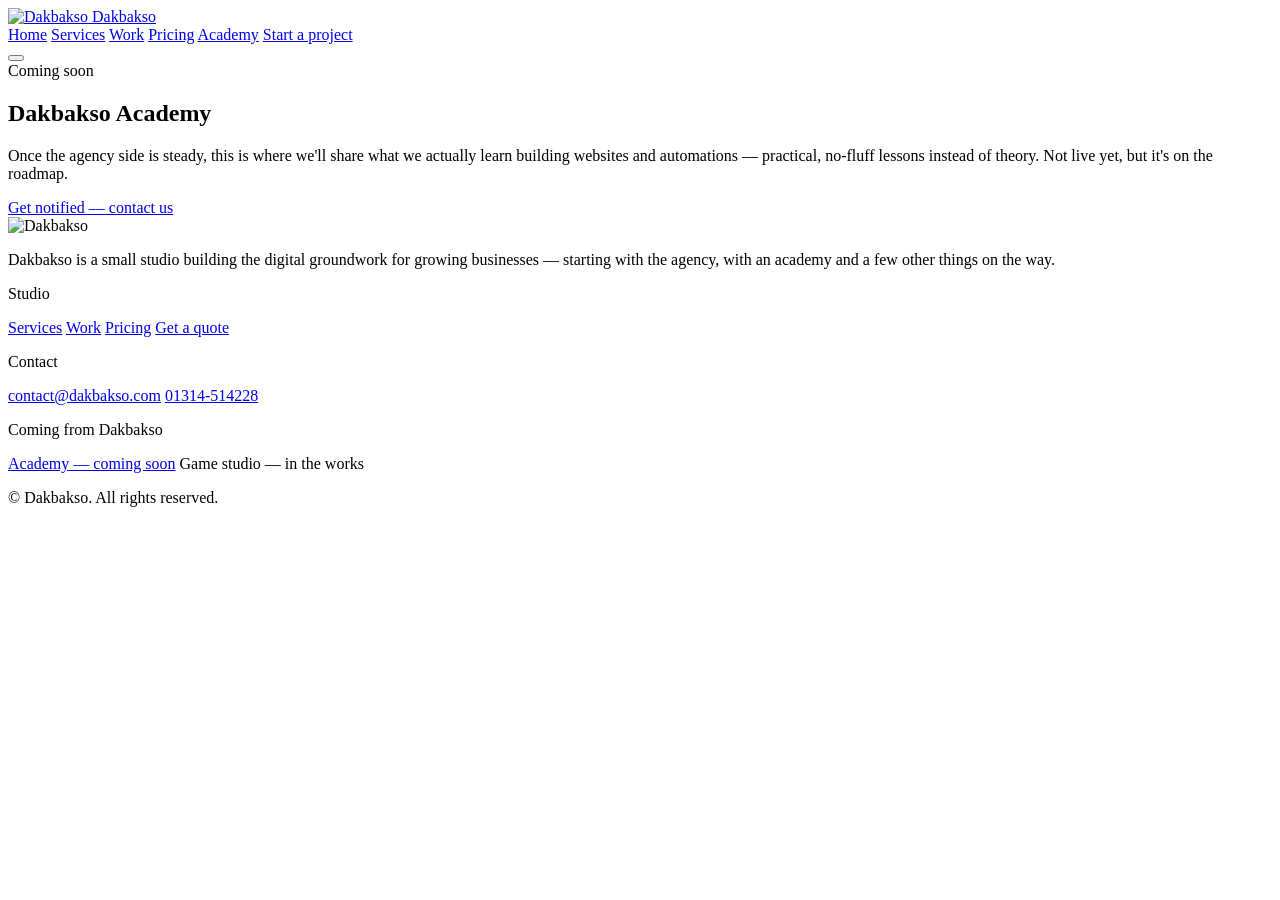
==== academy.html @ 8fd3c2b1 "Add files via upload" ====
<!DOCTYPE html>
<html lang="en">
<head>
<meta charset="UTF-8">
<meta name="viewport" content="width=device-width, initial-scale=1.0">
<title>Dakbakso Academy — Coming Soon</title>
<meta name="description" content="Dakbakso Academy — learning content from the Dakbakso team, coming soon.">
<link rel="icon" href="https://i.ibb.co.com/9m8gVGqJ/2.png">
<link rel="preconnect" href="https://fonts.googleapis.com">
<link rel="preconnect" href="https://fonts.gstatic.com" crossorigin>
<link href="https://fonts.googleapis.com/css2?family=Space+Grotesk:wght@500;600;700&family=IBM+Plex+Sans:wght@400;500;600&display=swap" rel="stylesheet">
<link rel="stylesheet" href="css/style.css">
</head>
<body>

<div class="noise-line" aria-hidden="true"></div>

<header class="site-header">
  <div class="wrap header-row">
    <a href="index.html" class="brand">
      <img src="https://i.ibb.co.com/9m8gVGqJ/2.png" alt="Dakbakso" class="brand-mark">
      <span class="brand-name">Dakbakso</span>
    </a>
    <nav class="main-nav" id="mainNav">
      <a href="index.html">Home</a>
      <a href="services.html">Services</a>
      <a href="work.html">Work</a>
      <a href="pricing.html">Pricing</a>
      <a href="academy.html">Academy</a>
      <a href="contact.html" class="nav-cta">Start a project</a>
    </nav>
    <button class="nav-toggle" id="navToggle" aria-label="Open menu" aria-expanded="false">
      <span></span><span></span><span></span>
    </button>
  </div>
</header>

<main>
  <section class="coming-soon">
    <div class="wrap reveal">
      <span class="coming-soon-badge">Coming soon</span>
      <h1>Dakbakso Academy</h1>
      <p>Once the agency side is steady, this is where we'll share what we actually learn building websites and automations — practical, no-fluff lessons instead of theory. Not live yet, but it's on the roadmap.</p>
      <a href="contact.html" class="btn btn-primary">Get notified — contact us</a>
    </div>
  </section>
</main>

<footer class="site-footer">
  <div class="wrap footer-grid">
    <div class="footer-brand">
      <img src="https://i.ibb.co.com/4RZMKND4/1.png" alt="Dakbakso" class="footer-mark">
      <p>Dakbakso is a small studio building the digital groundwork for growing businesses — starting with the agency, with an academy and a few other things on the way.</p>
    </div>
    <div class="footer-col">
      <p class="footer-heading">Studio</p>
      <a href="services.html">Services</a>
      <a href="work.html">Work</a>
      <a href="pricing.html">Pricing</a>
      <a href="contact.html">Get a quote</a>
    </div>
    <div class="footer-col">
      <p class="footer-heading">Contact</p>
      <a href="mailto:contact@dakbakso.com">contact@dakbakso.com</a>
      <a href="https://wa.me/8801314514228" target="_blank" rel="noopener">01314-514228</a>
    </div>
    <div class="footer-col">
      <p class="footer-heading">Coming from Dakbakso</p>
      <a href="academy.html">Academy — coming soon</a>
      <span class="footer-muted">Game studio — in the works</span>
    </div>
  </div>
  <div class="wrap footer-bottom">
    <p>© <span id="year"></span> Dakbakso. All rights reserved.</p>
  </div>
</footer>

<script src="js/script.js"></script>
</body>
</html>
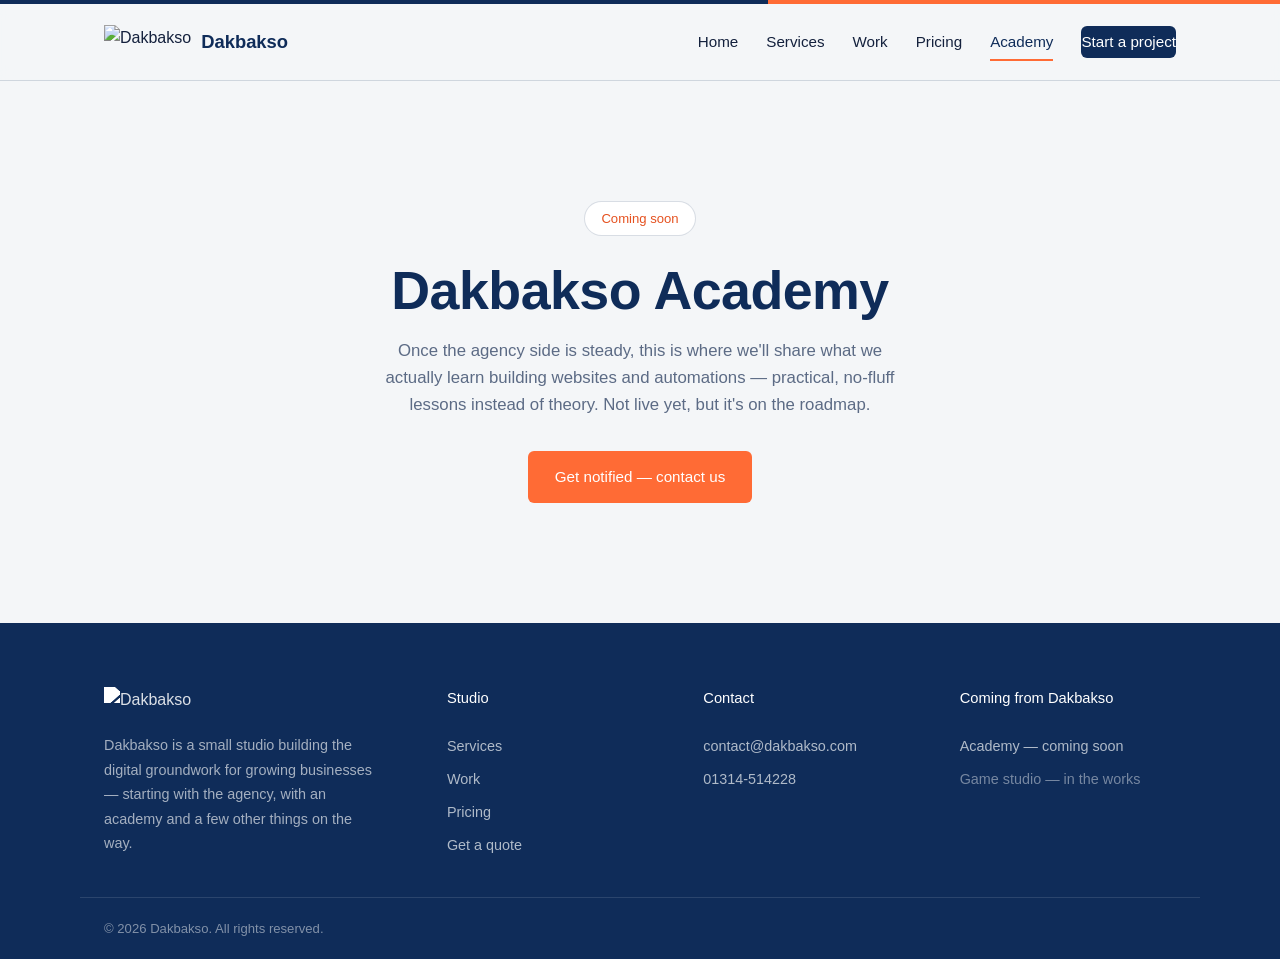
==== commit 9f80f9cf: "Add files via upload" ====
--- a/academy.html
+++ b/academy.html
@@ -9,7 +9,7 @@
 <link rel="preconnect" href="https://fonts.googleapis.com">
 <link rel="preconnect" href="https://fonts.gstatic.com" crossorigin>
 <link href="https://fonts.googleapis.com/css2?family=Space+Grotesk:wght@500;600;700&family=IBM+Plex+Sans:wght@400;500;600&display=swap" rel="stylesheet">
-<link rel="stylesheet" href="css/style.css">
+<link rel="stylesheet" href="style.css">
 </head>
 <body>
 
@@ -75,6 +75,6 @@
   </div>
 </footer>
 
-<script src="js/script.js"></script>
+<script src="script.js"></script>
 </body>
 </html>
--- a/style.css
+++ b/style.css
@@ -0,0 +1,261 @@
+/* ---------- tokens ---------- */
+:root{
+  --navy:#0F2C59;
+  --navy-deep:#081B3D;
+  --bg:#F4F6F8;
+  --white:#FFFFFF;
+  --orange:#FF6B35;
+  --orange-deep:#E5511F;
+  --text:#14213D;
+  --text-muted:#5C6B85;
+  --border:rgba(15,44,89,0.16);
+  --radius:10px;
+  --font-head:'Space Grotesk',sans-serif;
+  --font-body:'IBM Plex Sans',sans-serif;
+}
+
+*{box-sizing:border-box;}
+html{scroll-behavior:smooth;}
+body{
+  margin:0;
+  background:var(--bg);
+  color:var(--text);
+  font-family:var(--font-body);
+  line-height:1.6;
+  -webkit-font-smoothing:antialiased;
+  overflow-x:hidden;
+}
+img{max-width:100%;display:block;}
+a{color:inherit;text-decoration:none;}
+ul{margin:0;padding:0;list-style:none;}
+
+.wrap{width:100%;max-width:1120px;margin:0 auto;padding:0 24px;}
+
+h1,h2,h3{font-family:var(--font-head);font-weight:600;color:var(--navy);margin:0;}
+h1{font-size:clamp(2.1rem,4.2vw,3.4rem);line-height:1.12;letter-spacing:-0.01em;}
+h2{font-size:clamp(1.6rem,2.8vw,2.2rem);line-height:1.2;}
+p{margin:0;}
+
+.noise-line{height:4px;width:100%;background:linear-gradient(90deg,var(--navy) 0%,var(--navy) 60%,var(--orange) 60%,var(--orange) 100%);}
+
+/* ---------- reveal on scroll ---------- */
+.reveal{opacity:0;transform:translateY(22px);transition:opacity .7s ease,transform .7s ease;}
+.reveal.visible{opacity:1;transform:translateY(0);}
+.reveal-stagger.visible .stagger-item{opacity:1;transform:translateY(0);}
+.stagger-item{opacity:0;transform:translateY(16px);transition:opacity .6s ease,transform .6s ease;}
+.stagger-item:nth-child(1){transition-delay:.05s;}
+.stagger-item:nth-child(2){transition-delay:.12s;}
+.stagger-item:nth-child(3){transition-delay:.19s;}
+.stagger-item:nth-child(4){transition-delay:.26s;}
+.stagger-item:nth-child(5){transition-delay:.33s;}
+.stagger-item:nth-child(6){transition-delay:.4s;}
+
+@media (prefers-reduced-motion:reduce){
+  .reveal,.stagger-item{opacity:1!important;transform:none!important;transition:none!important;}
+}
+
+/* ---------- buttons ---------- */
+.btn{
+  display:inline-flex;align-items:center;justify-content:center;gap:8px;
+  padding:13px 26px;border-radius:6px;
+  font-family:var(--font-body);font-weight:500;font-size:0.95rem;
+  border:1.5px solid transparent;cursor:pointer;
+  transition:transform .15s ease, background .15s ease, border-color .15s ease, box-shadow .15s ease;
+}
+.btn:active{transform:scale(0.97);}
+.btn-primary{background:var(--orange);color:var(--white);}
+.btn-primary:hover{background:var(--orange-deep);box-shadow:0 6px 18px rgba(255,107,53,0.35);}
+.btn-ghost{border-color:var(--navy);color:var(--navy);}
+.btn-ghost:hover{background:var(--navy);color:var(--white);}
+.btn-outline{border-color:var(--border);color:var(--navy);width:100%;margin-top:22px;}
+.btn-outline:hover{border-color:var(--navy);background:var(--bg);}
+.btn-full{width:100%;}
+
+/* ---------- header ---------- */
+.site-header{position:sticky;top:0;z-index:50;background:rgba(244,246,248,0.92);backdrop-filter:blur(8px);border-bottom:1px solid var(--border);}
+.header-row{display:flex;align-items:center;justify-content:space-between;height:76px;}
+.brand{display:flex;align-items:center;gap:10px;}
+.brand-mark{height:34px;width:auto;}
+.brand-name{font-family:var(--font-head);font-weight:600;font-size:1.15rem;color:var(--navy);}
+.main-nav{display:flex;align-items:center;gap:28px;}
+.main-nav a{font-size:0.95rem;color:var(--text);position:relative;padding:4px 0;}
+.main-nav a:hover{color:var(--navy);}
+.main-nav a.active{color:var(--navy);font-weight:500;}
+.main-nav a.active::after{content:"";position:absolute;left:0;right:0;bottom:-3px;height:2px;background:var(--orange);}
+.nav-cta{background:var(--navy);color:var(--white)!important;padding:9px 18px;border-radius:6px;}
+.nav-cta:hover{background:var(--navy-deep);}
+.nav-cta.active::after{display:none;}
+.nav-toggle{display:none;flex-direction:column;gap:5px;background:none;border:none;cursor:pointer;padding:6px;}
+.nav-toggle span{width:22px;height:2px;background:var(--navy);display:block;}
+
+/* ---------- ticker ---------- */
+.ticker{background:var(--navy);overflow:hidden;padding:11px 0;}
+.ticker-track{display:flex;white-space:nowrap;animation:ticker 26s linear infinite;width:max-content;}
+.ticker-track span{color:rgba(244,246,248,0.82);font-size:0.85rem;font-family:var(--font-head);letter-spacing:0.02em;padding:0 22px;position:relative;}
+.ticker-track span::after{content:"•";position:absolute;right:-2px;color:var(--orange);}
+@keyframes ticker{from{transform:translateX(0);}to{transform:translateX(-50%);}}
+@media (prefers-reduced-motion:reduce){.ticker-track{animation:none;}}
+
+/* ---------- hero (home) ---------- */
+.hero{padding:76px 0 60px;}
+.hero-grid{display:grid;grid-template-columns:1.1fr 0.9fr;gap:56px;align-items:center;}
+.eyebrow-plain{color:var(--orange-deep);font-size:0.9rem;font-weight:500;margin-bottom:14px;}
+.hero-copy h1{margin-bottom:20px;}
+.hero-sub{color:var(--text-muted);font-size:1.05rem;max-width:46ch;margin-bottom:32px;}
+.hero-actions{display:flex;gap:14px;flex-wrap:wrap;}
+.hero-visual{display:flex;justify-content:center;}
+.hero-svg{width:100%;max-width:380px;height:auto;animation:float 6s ease-in-out infinite;}
+@keyframes float{0%,100%{transform:translateY(0);}50%{transform:translateY(-14px);}}
+@media (prefers-reduced-motion:reduce){.hero-svg{animation:none;}}
+
+/* ---------- page hero (inner pages) ---------- */
+.page-hero{background:var(--navy);padding:64px 0 56px;}
+.page-hero .eyebrow-plain{color:var(--orange);}
+.page-hero h1{color:var(--white);}
+.page-hero p{color:rgba(244,246,248,0.7);max-width:60ch;margin-top:14px;font-size:1.05rem;}
+
+/* ---------- section shell ---------- */
+section{padding:88px 0;}
+.section-head{max-width:56ch;margin-bottom:44px;}
+.section-head h2{margin-bottom:10px;}
+.section-head p{color:var(--text-muted);font-size:1.02rem;}
+.section-foot{margin-top:40px;}
+
+/* ---------- process ---------- */
+.process{background:var(--white);border-top:1px solid var(--border);border-bottom:1px solid var(--border);}
+.process-grid{display:grid;grid-template-columns:repeat(auto-fit,minmax(220px,1fr));gap:0;position:relative;}
+.process-step{padding:0 20px 0 0;position:relative;}
+.process-num{font-family:var(--font-head);font-size:2.2rem;font-weight:700;color:var(--orange);opacity:0.9;margin-bottom:14px;}
+.process-step h3{font-size:1.05rem;margin-bottom:8px;}
+.process-step p{color:var(--text-muted);font-size:0.92rem;}
+.process-step:not(:last-child)::after{
+  content:"";position:absolute;top:20px;right:0;width:40%;height:1px;
+  background:repeating-linear-gradient(90deg,var(--border) 0 6px,transparent 6px 12px);
+  display:none;
+}
+@media (min-width:860px){.process-step:not(:last-child)::after{display:block;}}
+
+/* ---------- services ---------- */
+.services{background:var(--bg);}
+.service-grid{display:grid;grid-template-columns:repeat(auto-fit,minmax(280px,1fr));gap:1px;background:var(--border);border:1px solid var(--border);}
+.service-card{background:var(--white);padding:32px 28px;cursor:pointer;transition:background .2s ease;}
+.service-card:hover{background:#FAFBFC;}
+.service-icon{width:32px;height:32px;color:var(--navy);margin-bottom:20px;transition:transform .25s ease,color .25s ease;}
+.service-icon svg{width:100%;height:100%;}
+.service-card:hover .service-icon{color:var(--orange);transform:translateY(-3px);}
+.service-card h3{font-family:var(--font-head);font-size:1.1rem;font-weight:600;color:var(--navy);margin-bottom:8px;}
+.service-card p{color:var(--text-muted);font-size:0.92rem;margin-bottom:16px;}
+.service-toggle{font-size:0.86rem;color:var(--orange-deep);font-weight:500;display:inline-flex;align-items:center;gap:6px;}
+.service-toggle svg{width:12px;height:12px;transition:transform .25s ease;}
+.service-card.open .service-toggle svg{transform:rotate(180deg);}
+.service-list{list-style:none;margin:0;padding-top:0;border-top:0 solid var(--border);max-height:0;overflow:hidden;transition:max-height .35s ease,padding-top .35s ease,border-top-width .35s ease;}
+.service-card.open .service-list{max-height:600px;padding-top:16px;border-top:1px solid var(--border);margin-top:16px;}
+.service-list li{font-size:0.88rem;color:var(--text);padding:6px 0;border-bottom:1px dotted var(--border);}
+.service-list li:last-child{border-bottom:none;}
+
+/* ---------- portfolio ---------- */
+.portfolio-grid{display:grid;grid-template-columns:repeat(auto-fit,minmax(280px,1fr));gap:24px;}
+.portfolio-loading{color:var(--text-muted);font-size:0.95rem;}
+.portfolio-card{border:1px solid var(--border);border-radius:var(--radius);overflow:hidden;background:var(--white);transition:transform .25s ease,box-shadow .25s ease;}
+.portfolio-card:hover{transform:translateY(-5px);box-shadow:0 14px 30px rgba(15,44,89,0.12);}
+.portfolio-thumb-wrap{position:relative;overflow:hidden;height:190px;background:var(--navy);}
+.portfolio-thumb{height:100%;width:100%;object-fit:cover;transition:transform .4s ease;}
+.portfolio-card:hover .portfolio-thumb{transform:scale(1.06);}
+.portfolio-overlay{
+  position:absolute;inset:0;background:rgba(15,44,89,0.78);
+  display:flex;align-items:center;justify-content:center;
+  opacity:0;transition:opacity .25s ease;
+}
+.portfolio-card:hover .portfolio-overlay{opacity:1;}
+.portfolio-overlay span{color:var(--white);font-weight:500;font-size:0.92rem;border-bottom:1px solid var(--orange);padding-bottom:2px;}
+.portfolio-body{padding:20px 22px;}
+.portfolio-body h3{font-family:var(--font-head);font-size:1.02rem;color:var(--navy);margin-bottom:4px;}
+.portfolio-tag{font-size:0.8rem;color:var(--orange-deep);margin-bottom:8px;display:block;}
+.portfolio-body p{font-size:0.9rem;color:var(--text-muted);}
+.portfolio-empty{border:1.5px dashed var(--border);border-radius:var(--radius);display:flex;align-items:center;justify-content:center;min-height:190px;color:var(--text-muted);font-size:0.92rem;text-align:center;padding:20px;}
+
+/* ---------- pricing ---------- */
+.pricing{background:var(--navy-deep);}
+.pricing .section-head h2,.pricing .section-head p{color:var(--white);}
+.pricing .section-head p{opacity:0.7;}
+.pricing-grid{display:grid;grid-template-columns:repeat(auto-fit,minmax(240px,1fr));gap:20px;}
+.price-card{background:var(--white);border-radius:var(--radius);padding:28px 24px;border:1px solid transparent;position:relative;transition:transform .25s ease;}
+.price-card:hover{transform:translateY(-4px);}
+.price-card-featured{border:2px solid var(--orange);}
+.price-badge{position:absolute;top:-13px;left:24px;background:var(--orange);color:var(--white);font-size:0.75rem;font-weight:500;padding:4px 12px;border-radius:5px;}
+.price-name{font-family:var(--font-head);font-weight:600;color:var(--navy);font-size:1.05rem;margin-bottom:10px;}
+.price-value{font-family:var(--font-head);font-size:1.6rem;font-weight:600;color:var(--navy);}
+.price-value span{font-size:1rem;font-weight:400;color:var(--text-muted);}
+.price-value-usd{font-size:0.82rem;color:var(--text-muted);margin-top:4px;margin-bottom:18px;}
+.price-features li{font-size:0.9rem;color:var(--text);padding:7px 0;border-bottom:1px solid var(--border);}
+.price-features li:last-child{border-bottom:none;}
+.payment-note{margin-top:44px;border-top:1px solid rgba(255,255,255,0.15);padding-top:32px;}
+.payment-note-title{color:var(--white);font-weight:500;margin-bottom:14px;}
+.payment-badges{display:flex;gap:10px;flex-wrap:wrap;margin-bottom:14px;}
+.pay-badge{background:rgba(255,255,255,0.08);color:var(--white);font-size:0.85rem;padding:7px 14px;border-radius:5px;border:1px solid rgba(255,255,255,0.18);}
+.payment-note-sub{color:rgba(255,255,255,0.65);font-size:0.88rem;max-width:60ch;}
+
+/* ---------- order form ---------- */
+.order{background:var(--bg);}
+.order-grid{display:grid;grid-template-columns:0.8fr 1.2fr;gap:56px;}
+.order-copy h2{margin-bottom:14px;}
+.order-copy p{color:var(--text-muted);margin-bottom:24px;}
+.order-contact{display:flex;flex-direction:column;gap:8px;margin-bottom:28px;}
+.order-contact a{color:var(--navy);font-weight:500;font-size:0.95rem;}
+.order-contact a:hover{color:var(--orange-deep);}
+.order-badges{display:flex;gap:10px;flex-wrap:wrap;}
+.order-badges span{font-size:0.82rem;color:var(--text-muted);border:1px solid var(--border);padding:6px 12px;border-radius:5px;}
+.order-form{background:var(--white);border:1px solid var(--border);border-radius:var(--radius);padding:32px;}
+.form-row{margin-bottom:18px;}
+.form-row-split{display:grid;grid-template-columns:1fr 1fr;gap:16px;margin-bottom:18px;}
+.form-row-split .form-row{margin-bottom:0;}
+label{display:block;font-size:0.85rem;color:var(--text-muted);margin-bottom:6px;}
+input,select,textarea{width:100%;padding:11px 13px;border:1px solid var(--border);border-radius:6px;font-family:var(--font-body);font-size:0.95rem;background:var(--bg);color:var(--text);}
+input:focus,select:focus,textarea:focus{outline:none;border-color:var(--navy);}
+textarea{resize:vertical;}
+.form-status{margin-top:14px;font-size:0.9rem;min-height:1.2em;}
+.form-status.success{color:#1D7A4C;}
+.form-status.error{color:#B4302B;}
+
+/* ---------- academy coming soon ---------- */
+.coming-soon{padding:120px 0;text-align:center;}
+.coming-soon-badge{display:inline-block;background:var(--white);border:1px solid var(--border);color:var(--orange-deep);font-size:0.82rem;font-weight:500;padding:6px 16px;border-radius:20px;margin-bottom:24px;}
+.coming-soon h1{margin-bottom:18px;}
+.coming-soon p{color:var(--text-muted);font-size:1.05rem;max-width:56ch;margin:0 auto 32px;}
+
+/* ---------- CTA band ---------- */
+.cta-band{background:var(--navy);text-align:center;}
+.cta-band h2{color:var(--white);margin-bottom:16px;}
+.cta-band p{color:rgba(244,246,248,0.7);max-width:52ch;margin:0 auto 28px;}
+
+/* ---------- footer ---------- */
+.site-footer{background:var(--navy);color:rgba(244,246,248,0.85);padding-top:64px;}
+.footer-grid{display:grid;grid-template-columns:1.4fr 1fr 1fr 1fr;gap:40px;padding-bottom:40px;}
+.footer-mark{height:30px;filter:brightness(0) invert(1);margin-bottom:16px;}
+.footer-brand p{font-size:0.9rem;line-height:1.7;color:rgba(244,246,248,0.65);max-width:34ch;}
+.footer-heading{font-weight:500;color:var(--white);margin-bottom:14px;font-size:0.92rem;}
+.footer-col{display:flex;flex-direction:column;gap:10px;}
+.footer-col a{font-size:0.9rem;color:rgba(244,246,248,0.7);}
+.footer-col a:hover{color:var(--orange);}
+.footer-muted{font-size:0.9rem;color:rgba(244,246,248,0.45);}
+.footer-bottom{border-top:1px solid rgba(244,246,248,0.12);padding:20px 24px;font-size:0.82rem;color:rgba(244,246,248,0.5);}
+
+/* ---------- responsive ---------- */
+@media (max-width:860px){
+  .hero-grid{grid-template-columns:1fr;}
+  .hero-visual{order:-1;max-width:280px;margin:0 auto;}
+  .order-grid{grid-template-columns:1fr;}
+  .footer-grid{grid-template-columns:1fr 1fr;}
+  .process-grid{grid-template-columns:1fr 1fr;gap:32px;}
+}
+@media (max-width:720px){
+  .main-nav{position:absolute;top:76px;left:0;right:0;background:var(--white);flex-direction:column;align-items:stretch;padding:16px 24px 24px;border-bottom:1px solid var(--border);gap:16px;display:none;}
+  .main-nav.open{display:flex;}
+  .nav-cta{text-align:center;}
+  .nav-toggle{display:flex;}
+  .form-row-split{grid-template-columns:1fr;}
+  .footer-grid{grid-template-columns:1fr;gap:28px;}
+  section{padding:64px 0;}
+  .hero{padding:44px 0 44px;}
+  .process-grid{grid-template-columns:1fr;}
+}
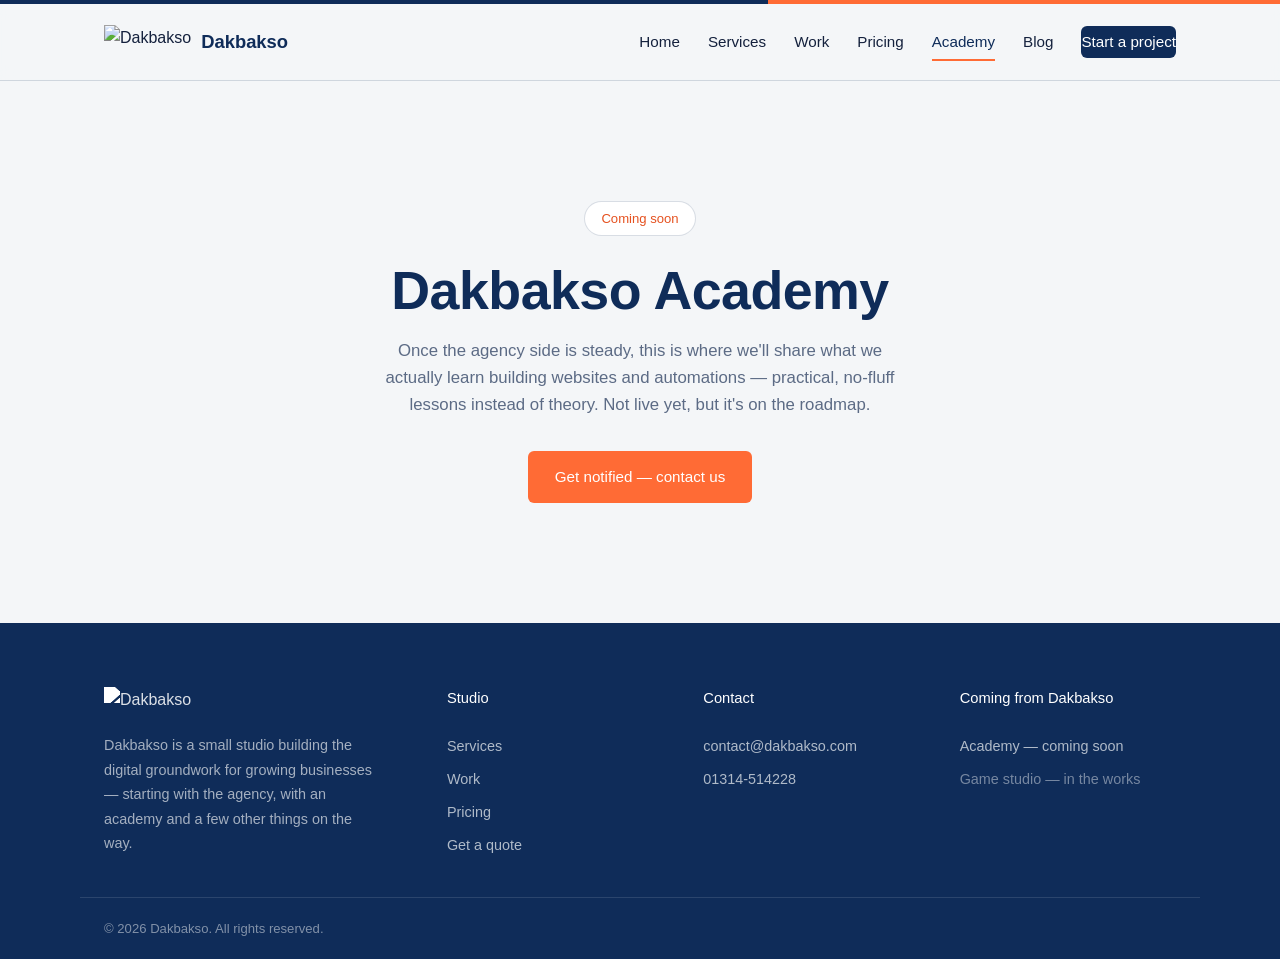
==== commit 43a83306: "Add files via upload" ====
--- a/academy.html
+++ b/academy.html
@@ -5,7 +5,7 @@
 <meta name="viewport" content="width=device-width, initial-scale=1.0">
 <title>Dakbakso Academy — Coming Soon</title>
 <meta name="description" content="Dakbakso Academy — learning content from the Dakbakso team, coming soon.">
-<link rel="icon" href="https://i.ibb.co.com/9m8gVGqJ/2.png">
+<link rel="icon" href="https://i.ibb.co.com/cX2z8VMV/Black-and-White-Modern-Corporate-Letter-D-Logo-1.png">
 <link rel="preconnect" href="https://fonts.googleapis.com">
 <link rel="preconnect" href="https://fonts.gstatic.com" crossorigin>
 <link href="https://fonts.googleapis.com/css2?family=Space+Grotesk:wght@500;600;700&family=IBM+Plex+Sans:wght@400;500;600&display=swap" rel="stylesheet">
@@ -18,7 +18,7 @@
 <header class="site-header">
   <div class="wrap header-row">
     <a href="index.html" class="brand">
-      <img src="https://i.ibb.co.com/9m8gVGqJ/2.png" alt="Dakbakso" class="brand-mark">
+      <img src="https://i.ibb.co.com/cX2z8VMV/Black-and-White-Modern-Corporate-Letter-D-Logo-1.png" alt="Dakbakso" class="brand-mark">
       <span class="brand-name">Dakbakso</span>
     </a>
     <nav class="main-nav" id="mainNav">
@@ -27,6 +27,7 @@
       <a href="work.html">Work</a>
       <a href="pricing.html">Pricing</a>
       <a href="academy.html">Academy</a>
+      <a href="blog.html">Blog</a>
       <a href="contact.html" class="nav-cta">Start a project</a>
     </nav>
     <button class="nav-toggle" id="navToggle" aria-label="Open menu" aria-expanded="false">
@@ -49,7 +50,7 @@
 <footer class="site-footer">
   <div class="wrap footer-grid">
     <div class="footer-brand">
-      <img src="https://i.ibb.co.com/4RZMKND4/1.png" alt="Dakbakso" class="footer-mark">
+      <img src="https://i.ibb.co.com/cX2z8VMV/Black-and-White-Modern-Corporate-Letter-D-Logo-1.png" alt="Dakbakso" class="footer-mark">
       <p>Dakbakso is a small studio building the digital groundwork for growing businesses — starting with the agency, with an academy and a few other things on the way.</p>
     </div>
     <div class="footer-col">
--- a/style.css
+++ b/style.css
@@ -104,12 +104,49 @@
 .hero-sub{color:var(--text-muted);font-size:1.05rem;max-width:46ch;margin-bottom:32px;}
 .hero-actions{display:flex;gap:14px;flex-wrap:wrap;}
 .hero-visual{display:flex;justify-content:center;}
-.hero-svg{width:100%;max-width:380px;height:auto;animation:float 6s ease-in-out infinite;}
-@keyframes float{0%,100%{transform:translateY(0);}50%{transform:translateY(-14px);}}
-@media (prefers-reduced-motion:reduce){.hero-svg{animation:none;}}
+.hero-stack{position:relative;width:100%;max-width:380px;height:380px;perspective:1400px;}
+.hero-stack-inner{position:relative;width:100%;height:100%;transform-style:preserve-3d;transform:rotateY(-16deg) rotateX(8deg);animation:heroFloat 7s ease-in-out infinite;}
+@keyframes heroFloat{0%,100%{transform:rotateY(-16deg) rotateX(8deg) translateY(0);}50%{transform:rotateY(-12deg) rotateX(6deg) translateY(-14px);}}
+.hero-panel{position:absolute;border-radius:14px;box-shadow:0 30px 50px rgba(8,27,61,0.28);}
+.hero-panel-back{
+  width:260px;height:190px;top:10px;left:10px;background:var(--navy);
+  transform:translateZ(-50px);padding:14px;
+}
+.hero-panel-back .dot-row{display:flex;gap:5px;margin-bottom:14px;}
+.hero-panel-back .dot{width:7px;height:7px;border-radius:50%;background:rgba(244,246,248,0.35);}
+.hero-panel-back .fake-line{height:8px;border-radius:4px;background:rgba(244,246,248,0.18);margin-bottom:9px;}
+.hero-panel-back .fake-line:nth-child(2){width:80%;}
+.hero-panel-back .fake-line:nth-child(3){width:55%;}
+.hero-panel-mid{
+  width:200px;height:120px;bottom:20px;left:60px;background:var(--white);
+  transform:translateZ(30px);padding:18px;
+}
+.hero-panel-mid .mid-icon{width:34px;height:34px;border-radius:9px;background:linear-gradient(135deg,var(--orange),var(--orange-deep));display:flex;align-items:center;justify-content:center;margin-bottom:12px;}
+.hero-panel-mid .mid-icon svg{width:18px;height:18px;color:var(--white);}
+.hero-panel-mid .mid-title{font-family:var(--font-head);font-weight:600;color:var(--navy);font-size:0.95rem;}
+.hero-panel-mid .mid-sub{font-size:0.78rem;color:var(--text-muted);margin-top:3px;}
+.hero-panel-front{
+  width:230px;height:130px;top:60px;right:-10px;background:var(--navy-deep);
+  transform:translateZ(70px);padding:16px;font-family:'IBM Plex Mono',monospace;
+}
+.hero-panel-front .code-dots{display:flex;gap:5px;margin-bottom:12px;}
+.hero-panel-front .code-dots span{width:7px;height:7px;border-radius:50%;}
+.hero-panel-front .code-dots span:nth-child(1){background:#FF6B6B;}
+.hero-panel-front .code-dots span:nth-child(2){background:#FFC857;}
+.hero-panel-front .code-dots span:nth-child(3){background:#3DDC97;}
+.hero-panel-front .code-line{height:7px;border-radius:3px;margin-bottom:8px;}
+.hero-panel-front .code-line.c1{width:70%;background:rgba(255,107,53,0.55);}
+.hero-panel-front .code-line.c2{width:88%;background:rgba(244,246,248,0.28);}
+.hero-panel-front .code-line.c3{width:50%;background:rgba(61,220,151,0.5);}
+@media (max-width:860px){.hero-stack{max-width:300px;height:300px;}.hero-panel-back{width:200px;height:150px;}.hero-panel-mid{width:160px;height:100px;left:40px;}.hero-panel-front{width:190px;height:110px;}}
+@media (prefers-reduced-motion:reduce){.hero-stack-inner{animation:none;}}
 
 /* ---------- page hero (inner pages) ---------- */
-.page-hero{background:var(--navy);padding:64px 0 56px;}
+.page-hero{
+  background:var(--navy);padding:64px 0 56px;
+  background-image:radial-gradient(rgba(255,107,53,0.14) 1.5px, transparent 1.5px);
+  background-size:26px 26px;
+}
 .page-hero .eyebrow-plain{color:var(--orange);}
 .page-hero h1{color:var(--white);}
 .page-hero p{color:rgba(244,246,248,0.7);max-width:60ch;margin-top:14px;font-size:1.05rem;}
@@ -137,26 +174,40 @@
 
 /* ---------- services ---------- */
 .services{background:var(--bg);}
-.service-grid{display:grid;grid-template-columns:repeat(auto-fit,minmax(280px,1fr));gap:1px;background:var(--border);border:1px solid var(--border);}
-.service-card{background:var(--white);padding:32px 28px;cursor:pointer;transition:background .2s ease;}
-.service-card:hover{background:#FAFBFC;}
-.service-icon{width:32px;height:32px;color:var(--navy);margin-bottom:20px;transition:transform .25s ease,color .25s ease;}
-.service-icon svg{width:100%;height:100%;}
-.service-card:hover .service-icon{color:var(--orange);transform:translateY(-3px);}
-.service-card h3{font-family:var(--font-head);font-size:1.1rem;font-weight:600;color:var(--navy);margin-bottom:8px;}
-.service-card p{color:var(--text-muted);font-size:0.92rem;margin-bottom:16px;}
-.service-toggle{font-size:0.86rem;color:var(--orange-deep);font-weight:500;display:inline-flex;align-items:center;gap:6px;}
+.service-grid{display:grid;grid-template-columns:repeat(auto-fit,minmax(280px,1fr));gap:22px;perspective:1200px;}
+.service-card{
+  position:relative;background:var(--white);padding:32px 28px;cursor:pointer;overflow:hidden;
+  border-radius:14px;box-shadow:0 1px 2px rgba(15,44,89,0.06),0 12px 28px rgba(15,44,89,0.06);
+  transform-style:preserve-3d;will-change:transform;
+  transition:box-shadow .3s ease,transform .12s ease;
+}
+.service-card::before{content:"";position:absolute;top:0;left:0;right:0;height:4px;background:linear-gradient(90deg,var(--orange),var(--navy));}
+.service-index{position:absolute;top:8px;right:16px;font-family:var(--font-head);font-size:3.4rem;font-weight:700;color:var(--navy);opacity:0.05;line-height:1;pointer-events:none;}
+.service-card:hover{box-shadow:0 20px 40px rgba(15,44,89,0.16);}
+.service-icon{
+  width:52px;height:52px;border-radius:12px;margin-bottom:20px;
+  background:linear-gradient(135deg,var(--orange),var(--orange-deep));
+  display:flex;align-items:center;justify-content:center;
+  box-shadow:0 8px 18px rgba(255,107,53,0.35);
+  transition:transform .3s ease;
+}
+.service-card:hover .service-icon{transform:translateZ(20px) scale(1.06);}
+.service-icon svg{width:26px;height:26px;color:var(--white);stroke-width:1.8;}
+.service-card h3{font-family:var(--font-head);font-size:1.1rem;font-weight:600;color:var(--navy);margin-bottom:8px;position:relative;}
+.service-card p{color:var(--text-muted);font-size:0.92rem;margin-bottom:16px;position:relative;}
+.service-toggle{font-size:0.86rem;color:var(--orange-deep);font-weight:500;display:inline-flex;align-items:center;gap:6px;position:relative;}
 .service-toggle svg{width:12px;height:12px;transition:transform .25s ease;}
 .service-card.open .service-toggle svg{transform:rotate(180deg);}
-.service-list{list-style:none;margin:0;padding-top:0;border-top:0 solid var(--border);max-height:0;overflow:hidden;transition:max-height .35s ease,padding-top .35s ease,border-top-width .35s ease;}
+.service-list{list-style:none;margin:0;padding-top:0;border-top:0 solid var(--border);max-height:0;overflow:hidden;position:relative;transition:max-height .35s ease,padding-top .35s ease,border-top-width .35s ease;}
 .service-card.open .service-list{max-height:600px;padding-top:16px;border-top:1px solid var(--border);margin-top:16px;}
 .service-list li{font-size:0.88rem;color:var(--text);padding:6px 0;border-bottom:1px dotted var(--border);}
 .service-list li:last-child{border-bottom:none;}
+@media (prefers-reduced-motion:reduce){.service-card{transform:none!important;}}
 
 /* ---------- portfolio ---------- */
 .portfolio-grid{display:grid;grid-template-columns:repeat(auto-fit,minmax(280px,1fr));gap:24px;}
 .portfolio-loading{color:var(--text-muted);font-size:0.95rem;}
-.portfolio-card{border:1px solid var(--border);border-radius:var(--radius);overflow:hidden;background:var(--white);transition:transform .25s ease,box-shadow .25s ease;}
+.portfolio-card{display:block;border:1px solid var(--border);border-radius:var(--radius);overflow:hidden;background:var(--white);transition:transform .25s ease,box-shadow .25s ease;}
 .portfolio-card:hover{transform:translateY(-5px);box-shadow:0 14px 30px rgba(15,44,89,0.12);}
 .portfolio-thumb-wrap{position:relative;overflow:hidden;height:190px;background:var(--navy);}
 .portfolio-thumb{height:100%;width:100%;object-fit:cover;transition:transform .4s ease;}
@@ -174,10 +225,50 @@
 .portfolio-body p{font-size:0.9rem;color:var(--text-muted);}
 .portfolio-empty{border:1.5px dashed var(--border);border-radius:var(--radius);display:flex;align-items:center;justify-content:center;min-height:190px;color:var(--text-muted);font-size:0.92rem;text-align:center;padding:20px;}
 
+/* ---------- code window (coding vibe) ---------- */
+.code-section{background:var(--navy-deep);}
+.code-grid{display:grid;grid-template-columns:0.85fr 1.15fr;gap:56px;align-items:center;}
+.code-copy .eyebrow-plain{color:var(--orange);}
+.code-copy h2{color:var(--white);margin:10px 0 16px;}
+.code-copy p{color:rgba(244,246,248,0.68);font-size:1rem;max-width:42ch;}
+.code-window{background:#0B2044;border-radius:12px;overflow:hidden;border:1px solid rgba(255,255,255,0.08);box-shadow:0 30px 60px rgba(0,0,0,0.35);}
+.code-window-bar{display:flex;align-items:center;gap:6px;padding:12px 16px;background:rgba(255,255,255,0.04);}
+.code-window-bar span{width:10px;height:10px;border-radius:50%;}
+.code-window-bar span:nth-child(1){background:#FF6B6B;}
+.code-window-bar span:nth-child(2){background:#FFC857;}
+.code-window-bar span:nth-child(3){background:#3DDC97;}
+.code-window-body{padding:24px 26px;font-family:'IBM Plex Mono',monospace;font-size:0.85rem;line-height:1.9;overflow-x:auto;}
+.code-window-body div{white-space:pre;}
+.tok-com{color:rgba(244,246,248,0.35);}
+.tok-key{color:#FF9466;}
+.tok-tag{color:#FF6B35;}
+.tok-str{color:#3DDC97;}
+.tok-attr{color:#6FA8FF;}
+.tok-plain{color:rgba(244,246,248,0.85);}
+
+/* ---------- global reach / map ---------- */
+.map-section{background:var(--white);}
+.map-section .section-head{margin-left:auto;margin-right:auto;text-align:center;}
+.globe-wrap{display:flex;justify-content:center;margin-top:20px;}
+.globe{width:100%;max-width:420px;height:auto;}
+.globe-ring{fill:none;stroke:var(--border);}
+.globe-pin-main circle{fill:var(--orange);}
+.globe-pin-main .pulse{fill:none;stroke:var(--orange);stroke-width:1.5;opacity:0.6;animation:pulseRing 2.4s ease-out infinite;}
+@keyframes pulseRing{0%{r:6;opacity:0.7;}100%{r:26;opacity:0;}}
+.globe-label{font-family:var(--font-body);font-size:11px;fill:var(--text-muted);}
+.globe-label-main{font-family:var(--font-head);font-size:12px;fill:var(--navy);font-weight:600;}
+@media (prefers-reduced-motion:reduce){.globe-pin-main .pulse{animation:none;}}
+
 /* ---------- pricing ---------- */
 .pricing{background:var(--navy-deep);}
 .pricing .section-head h2,.pricing .section-head p{color:var(--white);}
 .pricing .section-head p{opacity:0.7;}
+.currency-toggle{display:inline-flex;background:rgba(255,255,255,0.08);border:1px solid rgba(255,255,255,0.18);border-radius:30px;padding:4px;margin-bottom:36px;}
+.curr-btn{border:none;background:transparent;color:rgba(244,246,248,0.7);font-family:var(--font-body);font-size:0.88rem;font-weight:500;padding:8px 20px;border-radius:24px;cursor:pointer;transition:background .2s ease,color .2s ease;}
+.curr-btn.active{background:var(--orange);color:var(--white);}
+.price-bdt{display:none;}
+.currency-bdt .price-bdt{display:inline;}
+.currency-bdt .price-usd{display:none;}
 .pricing-grid{display:grid;grid-template-columns:repeat(auto-fit,minmax(240px,1fr));gap:20px;}
 .price-card{background:var(--white);border-radius:var(--radius);padding:28px 24px;border:1px solid transparent;position:relative;transition:transform .25s ease;}
 .price-card:hover{transform:translateY(-4px);}
@@ -196,7 +287,13 @@
 .payment-note-sub{color:rgba(255,255,255,0.65);font-size:0.88rem;max-width:60ch;}
 
 /* ---------- order form ---------- */
-.order{background:var(--bg);}
+.order{
+  background:var(--bg);
+  background-image:linear-gradient(var(--border) 1px, transparent 1px),linear-gradient(90deg, var(--border) 1px, transparent 1px);
+  background-size:44px 44px;
+  background-position:center;
+}
+.order .wrap{position:relative;}
 .order-grid{display:grid;grid-template-columns:0.8fr 1.2fr;gap:56px;}
 .order-copy h2{margin-bottom:14px;}
 .order-copy p{color:var(--text-muted);margin-bottom:24px;}
@@ -217,6 +314,12 @@
 .form-status.success{color:#1D7A4C;}
 .form-status.error{color:#B4302B;}
 
+/* ---------- blog post ---------- */
+.post{max-width:720px;margin:0 auto;}
+.post h1{margin:10px 0 8px;}
+.post-date{color:var(--text-muted);font-size:0.88rem;margin-bottom:32px;}
+.post-body p{font-size:1.02rem;line-height:1.85;color:var(--text);margin-bottom:20px;}
+
 /* ---------- academy coming soon ---------- */
 .coming-soon{padding:120px 0;text-align:center;}
 .coming-soon-badge{display:inline-block;background:var(--white);border:1px solid var(--border);color:var(--orange-deep);font-size:0.82rem;font-weight:500;padding:6px 16px;border-radius:20px;margin-bottom:24px;}
@@ -247,6 +350,8 @@
   .order-grid{grid-template-columns:1fr;}
   .footer-grid{grid-template-columns:1fr 1fr;}
   .process-grid{grid-template-columns:1fr 1fr;gap:32px;}
+  .code-grid{grid-template-columns:1fr;}
+  .code-window-body{font-size:0.78rem;}
 }
 @media (max-width:720px){
   .main-nav{position:absolute;top:76px;left:0;right:0;background:var(--white);flex-direction:column;align-items:stretch;padding:16px 24px 24px;border-bottom:1px solid var(--border);gap:16px;display:none;}
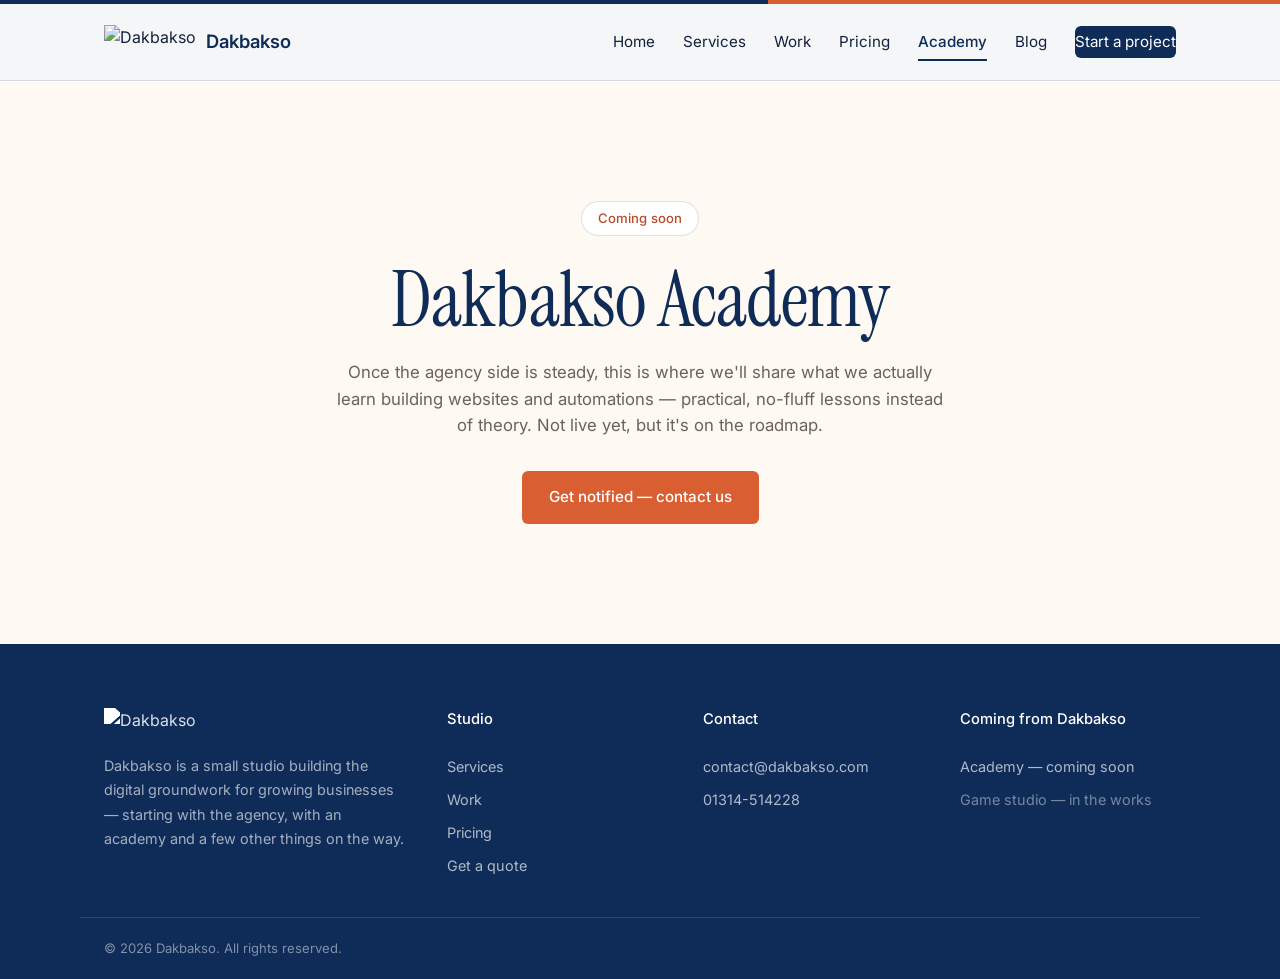
==== commit 12409593: "Add files via upload" ====
--- a/academy.html
+++ b/academy.html
@@ -5,10 +5,10 @@
 <meta name="viewport" content="width=device-width, initial-scale=1.0">
 <title>Dakbakso Academy — Coming Soon</title>
 <meta name="description" content="Dakbakso Academy — learning content from the Dakbakso team, coming soon.">
-<link rel="icon" href="https://i.ibb.co.com/cX2z8VMV/Black-and-White-Modern-Corporate-Letter-D-Logo-1.png">
+<link rel="icon" href="https://i.ibb.co.com/ZpDxNXVH/2b6fec6c-6a75-4a8e-8b6d-21cc80cc1419-20260929-125306-0000.png">
 <link rel="preconnect" href="https://fonts.googleapis.com">
 <link rel="preconnect" href="https://fonts.gstatic.com" crossorigin>
-<link href="https://fonts.googleapis.com/css2?family=Space+Grotesk:wght@500;600;700&family=IBM+Plex+Sans:wght@400;500;600&display=swap" rel="stylesheet">
+<link href="https://fonts.googleapis.com/css2?family=Instrument+Serif:ital@0;1&family=Inter:wght@300;400;500;600&display=swap" rel="stylesheet">
 <link rel="stylesheet" href="style.css">
 </head>
 <body>
@@ -18,7 +18,7 @@
 <header class="site-header">
   <div class="wrap header-row">
     <a href="index.html" class="brand">
-      <img src="https://i.ibb.co.com/cX2z8VMV/Black-and-White-Modern-Corporate-Letter-D-Logo-1.png" alt="Dakbakso" class="brand-mark">
+      <img src="https://i.ibb.co.com/ZpDxNXVH/2b6fec6c-6a75-4a8e-8b6d-21cc80cc1419-20260929-125306-0000.png" alt="Dakbakso" class="brand-mark">
       <span class="brand-name">Dakbakso</span>
     </a>
     <nav class="main-nav" id="mainNav">
@@ -36,6 +36,19 @@
   </div>
 </header>
 
+<div class="mobile-overlay" id="mobileOverlay">
+  <nav class="mobile-links">
+    <a href="index.html" style="--d:0">Home</a>
+    <a href="services.html" style="--d:1">Services</a>
+    <a href="work.html" style="--d:2">Work</a>
+    <a href="pricing.html" style="--d:3">Pricing</a>
+    <a href="academy.html" style="--d:4">Academy</a>
+    <a href="blog.html" style="--d:5">Blog</a>
+  </nav>
+  <a href="contact.html" class="btn btn-primary btn-full mobile-cta" style="--d:6">Start a project</a>
+</div>
+
+
 <main>
   <section class="coming-soon">
     <div class="wrap reveal">
@@ -50,7 +63,7 @@
 <footer class="site-footer">
   <div class="wrap footer-grid">
     <div class="footer-brand">
-      <img src="https://i.ibb.co.com/cX2z8VMV/Black-and-White-Modern-Corporate-Letter-D-Logo-1.png" alt="Dakbakso" class="footer-mark">
+      <img src="https://i.ibb.co.com/ZpDxNXVH/2b6fec6c-6a75-4a8e-8b6d-21cc80cc1419-20260929-125306-0000.png" alt="Dakbakso" class="footer-mark">
       <p>Dakbakso is a small studio building the digital groundwork for growing businesses — starting with the agency, with an academy and a few other things on the way.</p>
     </div>
     <div class="footer-col">
--- a/style.css
+++ b/style.css
@@ -2,16 +2,16 @@
 :root{
   --navy:#0F2C59;
   --navy-deep:#081B3D;
-  --bg:#F4F6F8;
+  --bg:#FFF9F3;
   --white:#FFFFFF;
-  --orange:#FF6B35;
-  --orange-deep:#E5511F;
+  --orange:#D95F32;
+  --orange-deep:#B84A26;
   --text:#14213D;
-  --text-muted:#5C6B85;
-  --border:rgba(15,44,89,0.16);
+  --text-muted:#6B6259;
+  --border:rgba(15,44,89,0.14);
   --radius:10px;
-  --font-head:'Space Grotesk',sans-serif;
-  --font-body:'IBM Plex Sans',sans-serif;
+  --font-head:'Instrument Serif',serif;
+  --font-body:'Inter',sans-serif;
 }
 
 *{box-sizing:border-box;}
@@ -31,10 +31,12 @@
 
 .wrap{width:100%;max-width:1120px;margin:0 auto;padding:0 24px;}
 
-h1,h2,h3{font-family:var(--font-head);font-weight:600;color:var(--navy);margin:0;}
-h1{font-size:clamp(2.1rem,4.2vw,3.4rem);line-height:1.12;letter-spacing:-0.01em;}
-h2{font-size:clamp(1.6rem,2.8vw,2.2rem);line-height:1.2;}
+h1,h2,h3{font-family:var(--font-head);font-weight:400;color:var(--navy);margin:0;}
+h1{font-size:clamp(2.6rem,6vw,5rem);line-height:1.05;letter-spacing:-0.01em;}
+h2{font-size:clamp(1.9rem,3.4vw,2.7rem);line-height:1.15;}
+h3{font-family:var(--font-body);font-weight:600;}
 p{margin:0;}
+em,.italic{font-style:italic;font-family:var(--font-head);}
 
 .noise-line{height:4px;width:100%;background:linear-gradient(90deg,var(--navy) 0%,var(--navy) 60%,var(--orange) 60%,var(--orange) 100%);}
 
@@ -76,27 +78,94 @@
 .header-row{display:flex;align-items:center;justify-content:space-between;height:76px;}
 .brand{display:flex;align-items:center;gap:10px;}
 .brand-mark{height:34px;width:auto;}
-.brand-name{font-family:var(--font-head);font-weight:600;font-size:1.15rem;color:var(--navy);}
+.brand-name{font-family:var(--font-body);font-weight:600;font-size:1.15rem;color:var(--navy);}
 .main-nav{display:flex;align-items:center;gap:28px;}
-.main-nav a{font-size:0.95rem;color:var(--text);position:relative;padding:4px 0;}
-.main-nav a:hover{color:var(--navy);}
+.main-nav a{font-size:0.95rem;color:var(--text);position:relative;padding:4px 0;transition:color .2s ease;}
+.main-nav a:not(.nav-cta)::after{content:"";position:absolute;left:0;bottom:-3px;height:2px;width:0;background:var(--orange);transition:width .25s ease;}
+.main-nav a:not(.nav-cta):hover{color:var(--orange-deep);}
+.main-nav a:not(.nav-cta):hover::after{width:100%;}
 .main-nav a.active{color:var(--navy);font-weight:500;}
-.main-nav a.active::after{content:"";position:absolute;left:0;right:0;bottom:-3px;height:2px;background:var(--orange);}
-.nav-cta{background:var(--navy);color:var(--white)!important;padding:9px 18px;border-radius:6px;}
-.nav-cta:hover{background:var(--navy-deep);}
-.nav-cta.active::after{display:none;}
-.nav-toggle{display:none;flex-direction:column;gap:5px;background:none;border:none;cursor:pointer;padding:6px;}
-.nav-toggle span{width:22px;height:2px;background:var(--navy);display:block;}
+.main-nav a.active::after{width:100%;background:var(--navy);}
+.main-nav a.active:hover::after{background:var(--orange);}
+.nav-cta{background:var(--navy);color:var(--white)!important;padding:9px 18px;border-radius:6px;transition:background .2s ease,transform .15s ease;}
+.nav-cta:hover{background:var(--orange-deep);transform:translateY(-1px);}
+.nav-toggle{display:none;flex-direction:column;justify-content:center;gap:5px;width:32px;height:32px;background:none;border:none;cursor:pointer;padding:6px;position:relative;z-index:70;}
+.nav-toggle span{width:22px;height:2px;background:var(--navy);display:block;border-radius:2px;transition:transform .5s cubic-bezier(.76,0,.24,1),opacity .3s ease,width .3s ease;}
+.nav-toggle span:nth-child(2){width:14px;align-self:flex-start;margin-left:0;}
+.nav-toggle.open span{background:var(--white);}
+.nav-toggle.open span:nth-child(1){transform:translateY(7px) rotate(45deg);}
+.nav-toggle.open span:nth-child(2){opacity:0;}
+.nav-toggle.open span:nth-child(3){transform:translateY(-7px) rotate(-45deg);width:22px;}
+
+.mobile-overlay{
+  position:fixed;inset:0;z-index:60;
+  background:rgba(8,27,61,0.96);backdrop-filter:blur(20px);
+  display:flex;flex-direction:column;align-items:center;justify-content:center;gap:36px;
+  padding:32px;
+  opacity:0;pointer-events:none;
+  transition:opacity .6s cubic-bezier(.76,0,.24,1);
+}
+.mobile-overlay.open{opacity:1;pointer-events:auto;}
+.mobile-links{display:flex;flex-direction:column;align-items:center;width:100%;max-width:360px;}
+.mobile-links a{
+  font-family:var(--font-head);font-style:italic;font-size:2.1rem;color:var(--white);
+  padding:12px 0;width:100%;text-align:center;
+  border-bottom:1px solid rgba(255,255,255,0.12);
+  opacity:0;transform:translateY(20px);
+  transition:opacity .5s ease,transform .5s ease,color .2s ease,padding-left .2s ease;
+  transition-delay:calc(120ms + (var(--d)) * 70ms);
+}
+.mobile-overlay.open .mobile-links a{opacity:1;transform:translateY(0);}
+.mobile-links a:hover{color:var(--orange);padding-left:10px;}
+.mobile-links a.active{color:var(--orange);}
+.mobile-cta{
+  max-width:360px;opacity:0;transform:translateY(20px);
+  transition:opacity .5s ease,transform .5s ease;
+  transition-delay:calc(120ms + (var(--d)) * 70ms);
+}
+.mobile-overlay.open .mobile-cta{opacity:1;transform:translateY(0);}
+body.menu-open{overflow:hidden;}
+@media (min-width:721px){.mobile-overlay{display:none;}}
 
 /* ---------- ticker ---------- */
 .ticker{background:var(--navy);overflow:hidden;padding:11px 0;}
 .ticker-track{display:flex;white-space:nowrap;animation:ticker 26s linear infinite;width:max-content;}
-.ticker-track span{color:rgba(244,246,248,0.82);font-size:0.85rem;font-family:var(--font-head);letter-spacing:0.02em;padding:0 22px;position:relative;}
+.ticker-track span{color:rgba(244,246,248,0.82);font-size:0.85rem;font-family:var(--font-body);font-weight:500;letter-spacing:0.02em;padding:0 22px;position:relative;}
 .ticker-track span::after{content:"•";position:absolute;right:-2px;color:var(--orange);}
 @keyframes ticker{from{transform:translateX(0);}to{transform:translateX(-50%);}}
 @media (prefers-reduced-motion:reduce){.ticker-track{animation:none;}}
 
 /* ---------- hero (home) ---------- */
+/* ---------- hero (fullscreen editorial) ---------- */
+.hero-full{
+  position:relative;overflow:hidden;
+  min-height:88vh;display:flex;align-items:center;justify-content:center;
+  background:linear-gradient(160deg,var(--navy) 0%,var(--navy-deep) 65%);
+  padding:120px 24px 80px;
+  text-align:center;
+}
+.hero-blob{position:absolute;border-radius:50%;filter:blur(70px);pointer-events:none;}
+.hero-blob-a{width:420px;height:420px;background:rgba(217,95,50,0.4);top:-120px;left:-100px;animation:blobDrift 14s ease-in-out infinite;}
+.hero-blob-b{width:360px;height:360px;background:rgba(15,44,89,0.6);bottom:-140px;right:-100px;animation:blobDrift 16s ease-in-out infinite reverse;}
+@keyframes blobDrift{0%,100%{transform:translate(0,0) scale(1);}50%{transform:translate(40px,30px) scale(1.1);}}
+.hero-full-inner{position:relative;max-width:820px;margin:0 auto;}
+.eyebrow-light{color:var(--orange);}
+.hero-headline{
+  font-family:var(--font-head);font-weight:400;color:var(--white);
+  font-size:clamp(2.4rem,6.4vw,4.6rem);line-height:1.12;margin:18px 0 26px;
+}
+.hero-headline em{font-style:italic;color:rgba(255,249,243,0.85);}
+.hero-full-sub{color:rgba(255,249,243,0.72);font-size:1.05rem;max-width:52ch;margin:0 auto 40px;line-height:1.7;}
+.hero-actions-center{display:flex;justify-content:center;gap:16px;flex-wrap:wrap;}
+.btn-icon{width:17px;height:17px;transition:transform .2s ease;}
+.btn-light{background:var(--white);color:var(--navy);}
+.btn-light:hover{background:var(--bg);}
+.btn-light:hover .btn-icon{transform:translateX(3px);}
+.btn-outline-light{border-color:rgba(255,249,243,0.4);color:var(--white);}
+.btn-outline-light:hover{background:rgba(255,249,243,0.1);border-color:rgba(255,249,243,0.6);}
+@media (max-width:640px){.hero-full{min-height:auto;padding:100px 20px 64px;}}
+@media (prefers-reduced-motion:reduce){.hero-blob{animation:none;}}
+
 .hero{padding:76px 0 60px;}
 .hero-grid{display:grid;grid-template-columns:1.1fr 0.9fr;gap:56px;align-items:center;}
 .eyebrow-plain{color:var(--orange-deep);font-size:0.9rem;font-weight:500;margin-bottom:14px;}
@@ -123,7 +192,7 @@
 }
 .hero-panel-mid .mid-icon{width:34px;height:34px;border-radius:9px;background:linear-gradient(135deg,var(--orange),var(--orange-deep));display:flex;align-items:center;justify-content:center;margin-bottom:12px;}
 .hero-panel-mid .mid-icon svg{width:18px;height:18px;color:var(--white);}
-.hero-panel-mid .mid-title{font-family:var(--font-head);font-weight:600;color:var(--navy);font-size:0.95rem;}
+.hero-panel-mid .mid-title{font-family:var(--font-body);font-weight:600;color:var(--navy);font-size:0.95rem;}
 .hero-panel-mid .mid-sub{font-size:0.78rem;color:var(--text-muted);margin-top:3px;}
 .hero-panel-front{
   width:230px;height:130px;top:60px;right:-10px;background:var(--navy-deep);
@@ -143,10 +212,16 @@
 
 /* ---------- page hero (inner pages) ---------- */
 .page-hero{
-  background:var(--navy);padding:64px 0 56px;
-  background-image:radial-gradient(rgba(255,107,53,0.14) 1.5px, transparent 1.5px);
-  background-size:26px 26px;
-}
+  position:relative;overflow:hidden;
+  background:linear-gradient(135deg,var(--navy) 0%,var(--navy-deep) 100%);
+  padding:64px 0 56px;
+}
+.page-hero::after{
+  content:"";position:absolute;top:-60px;right:-60px;width:300px;height:300px;border-radius:50%;
+  background:radial-gradient(circle,rgba(255,107,53,0.35) 0%,transparent 70%);
+  pointer-events:none;
+}
+.page-hero .wrap{position:relative;}
 .page-hero .eyebrow-plain{color:var(--orange);}
 .page-hero h1{color:var(--white);}
 .page-hero p{color:rgba(244,246,248,0.7);max-width:60ch;margin-top:14px;font-size:1.05rem;}
@@ -162,7 +237,7 @@
 .process{background:var(--white);border-top:1px solid var(--border);border-bottom:1px solid var(--border);}
 .process-grid{display:grid;grid-template-columns:repeat(auto-fit,minmax(220px,1fr));gap:0;position:relative;}
 .process-step{padding:0 20px 0 0;position:relative;}
-.process-num{font-family:var(--font-head);font-size:2.2rem;font-weight:700;color:var(--orange);opacity:0.9;margin-bottom:14px;}
+.process-num{font-family:var(--font-head);font-style:italic;font-size:2.6rem;color:var(--orange);opacity:0.9;margin-bottom:14px;}
 .process-step h3{font-size:1.05rem;margin-bottom:8px;}
 .process-step p{color:var(--text-muted);font-size:0.92rem;}
 .process-step:not(:last-child)::after{
@@ -182,7 +257,7 @@
   transition:box-shadow .3s ease,transform .12s ease;
 }
 .service-card::before{content:"";position:absolute;top:0;left:0;right:0;height:4px;background:linear-gradient(90deg,var(--orange),var(--navy));}
-.service-index{position:absolute;top:8px;right:16px;font-family:var(--font-head);font-size:3.4rem;font-weight:700;color:var(--navy);opacity:0.05;line-height:1;pointer-events:none;}
+.service-index{position:absolute;top:8px;right:16px;font-family:var(--font-head);font-size:4rem;color:var(--navy);opacity:0.06;line-height:1;pointer-events:none;}
 .service-card:hover{box-shadow:0 20px 40px rgba(15,44,89,0.16);}
 .service-icon{
   width:52px;height:52px;border-radius:12px;margin-bottom:20px;
@@ -193,7 +268,7 @@
 }
 .service-card:hover .service-icon{transform:translateZ(20px) scale(1.06);}
 .service-icon svg{width:26px;height:26px;color:var(--white);stroke-width:1.8;}
-.service-card h3{font-family:var(--font-head);font-size:1.1rem;font-weight:600;color:var(--navy);margin-bottom:8px;position:relative;}
+.service-card h3{font-size:1.1rem;color:var(--navy);margin-bottom:8px;position:relative;}
 .service-card p{color:var(--text-muted);font-size:0.92rem;margin-bottom:16px;position:relative;}
 .service-toggle{font-size:0.86rem;color:var(--orange-deep);font-weight:500;display:inline-flex;align-items:center;gap:6px;position:relative;}
 .service-toggle svg{width:12px;height:12px;transition:transform .25s ease;}
@@ -220,7 +295,7 @@
 .portfolio-card:hover .portfolio-overlay{opacity:1;}
 .portfolio-overlay span{color:var(--white);font-weight:500;font-size:0.92rem;border-bottom:1px solid var(--orange);padding-bottom:2px;}
 .portfolio-body{padding:20px 22px;}
-.portfolio-body h3{font-family:var(--font-head);font-size:1.02rem;color:var(--navy);margin-bottom:4px;}
+.portfolio-body h3{font-size:1.02rem;color:var(--navy);margin-bottom:4px;}
 .portfolio-tag{font-size:0.8rem;color:var(--orange-deep);margin-bottom:8px;display:block;}
 .portfolio-body p{font-size:0.9rem;color:var(--text-muted);}
 .portfolio-empty{border:1.5px dashed var(--border);border-radius:var(--radius);display:flex;align-items:center;justify-content:center;min-height:190px;color:var(--text-muted);font-size:0.92rem;text-align:center;padding:20px;}
@@ -256,7 +331,7 @@
 .globe-pin-main .pulse{fill:none;stroke:var(--orange);stroke-width:1.5;opacity:0.6;animation:pulseRing 2.4s ease-out infinite;}
 @keyframes pulseRing{0%{r:6;opacity:0.7;}100%{r:26;opacity:0;}}
 .globe-label{font-family:var(--font-body);font-size:11px;fill:var(--text-muted);}
-.globe-label-main{font-family:var(--font-head);font-size:12px;fill:var(--navy);font-weight:600;}
+.globe-label-main{font-family:var(--font-body);font-size:12px;fill:var(--navy);font-weight:600;}
 @media (prefers-reduced-motion:reduce){.globe-pin-main .pulse{animation:none;}}
 
 /* ---------- pricing ---------- */
@@ -274,8 +349,8 @@
 .price-card:hover{transform:translateY(-4px);}
 .price-card-featured{border:2px solid var(--orange);}
 .price-badge{position:absolute;top:-13px;left:24px;background:var(--orange);color:var(--white);font-size:0.75rem;font-weight:500;padding:4px 12px;border-radius:5px;}
-.price-name{font-family:var(--font-head);font-weight:600;color:var(--navy);font-size:1.05rem;margin-bottom:10px;}
-.price-value{font-family:var(--font-head);font-size:1.6rem;font-weight:600;color:var(--navy);}
+.price-name{font-family:var(--font-body);font-weight:600;color:var(--navy);font-size:1.05rem;margin-bottom:10px;}
+.price-value{font-family:var(--font-head);font-size:2.1rem;font-weight:400;color:var(--navy);}
 .price-value span{font-size:1rem;font-weight:400;color:var(--text-muted);}
 .price-value-usd{font-size:0.82rem;color:var(--text-muted);margin-top:4px;margin-bottom:18px;}
 .price-features li{font-size:0.9rem;color:var(--text);padding:7px 0;border-bottom:1px solid var(--border);}
@@ -287,13 +362,7 @@
 .payment-note-sub{color:rgba(255,255,255,0.65);font-size:0.88rem;max-width:60ch;}
 
 /* ---------- order form ---------- */
-.order{
-  background:var(--bg);
-  background-image:linear-gradient(var(--border) 1px, transparent 1px),linear-gradient(90deg, var(--border) 1px, transparent 1px);
-  background-size:44px 44px;
-  background-position:center;
-}
-.order .wrap{position:relative;}
+.order{background:var(--bg);}
 .order-grid{display:grid;grid-template-columns:0.8fr 1.2fr;gap:56px;}
 .order-copy h2{margin-bottom:14px;}
 .order-copy p{color:var(--text-muted);margin-bottom:24px;}
@@ -316,9 +385,17 @@
 
 /* ---------- blog post ---------- */
 .post{max-width:720px;margin:0 auto;}
+.post-image{width:100%;height:280px;object-fit:cover;border-radius:12px;margin-bottom:28px;}
 .post h1{margin:10px 0 8px;}
 .post-date{color:var(--text-muted);font-size:0.88rem;margin-bottom:32px;}
+.post-body{overflow:hidden;} /* clearfix for floated images */
 .post-body p{font-size:1.02rem;line-height:1.85;color:var(--text);margin-bottom:20px;}
+.post-inline-img{width:100%;border-radius:10px;margin:8px 0 24px;}
+.post-inline-img.float-left{width:44%;float:left;margin:6px 24px 16px 0;}
+.post-inline-img.float-right{width:44%;float:right;margin:6px 0 16px 24px;}
+@media (max-width:640px){
+  .post-inline-img.float-left,.post-inline-img.float-right{float:none;width:100%;margin:8px 0 20px;}
+}
 
 /* ---------- academy coming soon ---------- */
 .coming-soon{padding:120px 0;text-align:center;}
@@ -354,9 +431,7 @@
   .code-window-body{font-size:0.78rem;}
 }
 @media (max-width:720px){
-  .main-nav{position:absolute;top:76px;left:0;right:0;background:var(--white);flex-direction:column;align-items:stretch;padding:16px 24px 24px;border-bottom:1px solid var(--border);gap:16px;display:none;}
-  .main-nav.open{display:flex;}
-  .nav-cta{text-align:center;}
+  .main-nav{display:none;}
   .nav-toggle{display:flex;}
   .form-row-split{grid-template-columns:1fr;}
   .footer-grid{grid-template-columns:1fr;gap:28px;}
